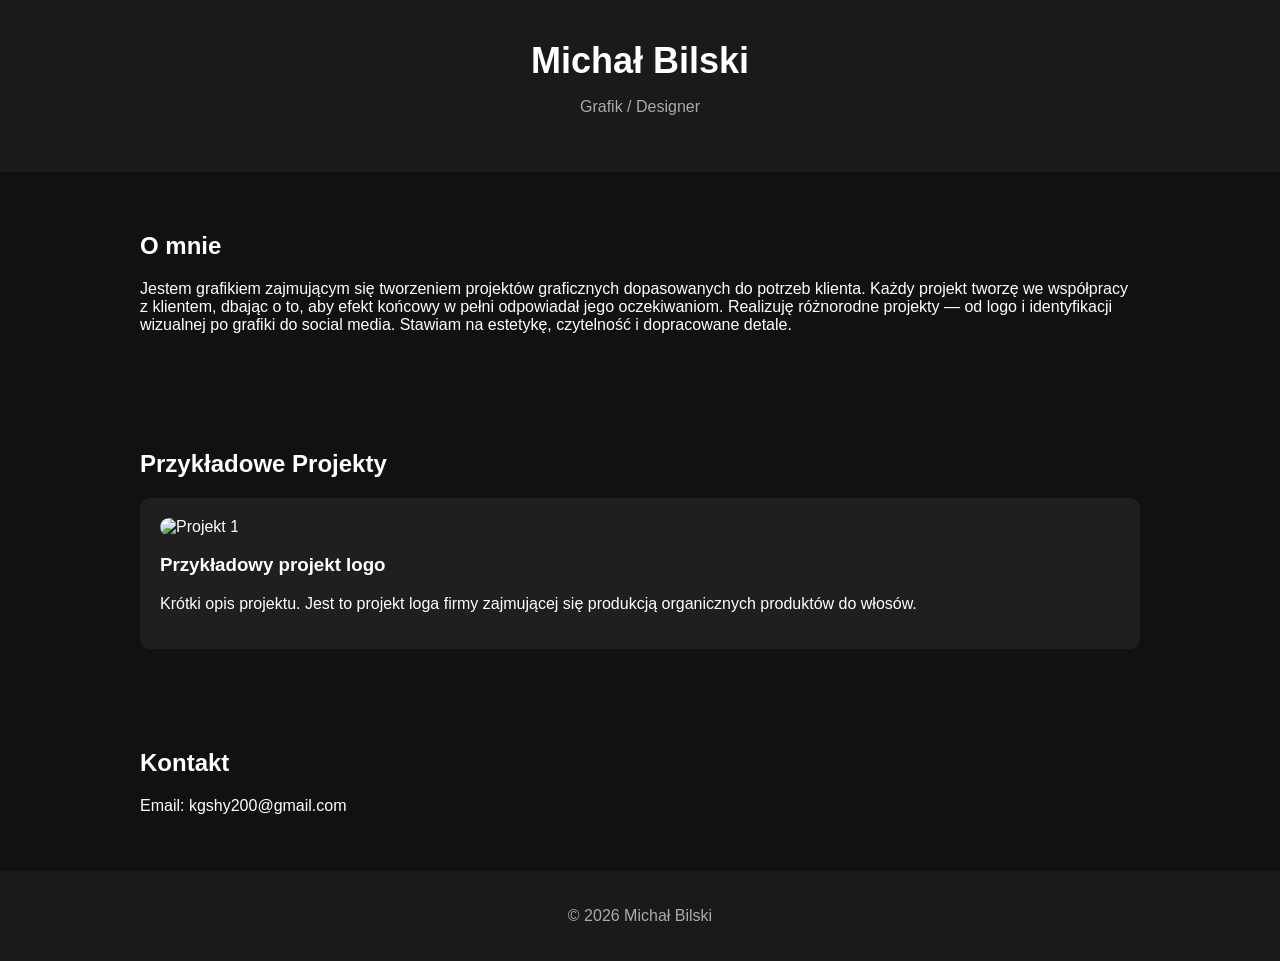
==== index.html @ bc0a71ff "Add files via upload" ====
<!DOCTYPE html>
<html lang="pl">
<head>
  <meta charset="UTF-8">
  <meta name="viewport" content="width=device-width, initial-scale=1.0">
  <title>Portfolio Grafika</title>
  <style>
    body {
      margin: 0;
      font-family: Arial, sans-serif;
      background: #111;
      color: #fff;
    }

    header {
      padding: 40px;
      text-align: center;
      background: #1a1a1a;
    }

    header h1 {
      margin: 0;
      font-size: 36px;
    }

    header p {
      color: #aaa;
    }

    section {
      padding: 40px;
      max-width: 1000px;
      margin: auto;
    }

    .projects {
      display: grid;
      grid-template-columns: repeat(auto-fit, minmax(250px, 1fr));
      gap: 20px;
    }

    .project {
      background: #1f1f1f;
      padding: 20px;
      border-radius: 10px;
    }

    .project img {
      width: 100%;
      border-radius: 10px;
    }

    footer {
      text-align: center;
      padding: 20px;
      background: #1a1a1a;
      color: #aaa;
    }

    a {
      color: #00bcd4;
      text-decoration: none;
    }
  </style>
</head>
<body>

  <header>
    <h1>Michał Bilski</h1>
    <p>Grafik / Designer</p>
  </header>

  <section>
    <h2>O mnie</h2>
    <p>
      Jestem grafikiem zajmującym się tworzeniem projektów graficznych dopasowanych do potrzeb klienta.
      Każdy projekt tworzę we współpracy z klientem, dbając o to, aby efekt końcowy w pełni odpowiadał jego oczekiwaniom.
      Realizuję różnorodne projekty — od logo i identyfikacji wizualnej po grafiki do social media.
      Stawiam na estetykę, czytelność i dopracowane detale.
    </p>
  </section>

  <section>
    <h2>Przykładowe Projekty</h2>
    <div class="projects">

      <div class="project">
        <img src="projekt.jpg" alt="Projekt 1">
        <h3>Przykładowy projekt logo</h3>
        <p>Krótki opis projektu. Jest to projekt loga firmy zajmującej się produkcją organicznych produktów do włosów.</p>
      </div>

     
      </div>

    </div>
  </section>

  <section>
    <h2>Kontakt</h2>
    <p>Email: kgshy200@gmail.com</p>
  </section>

  <footer>
    <p>© 2026 Michał Bilski</p>
  </footer>

</body>
</html>
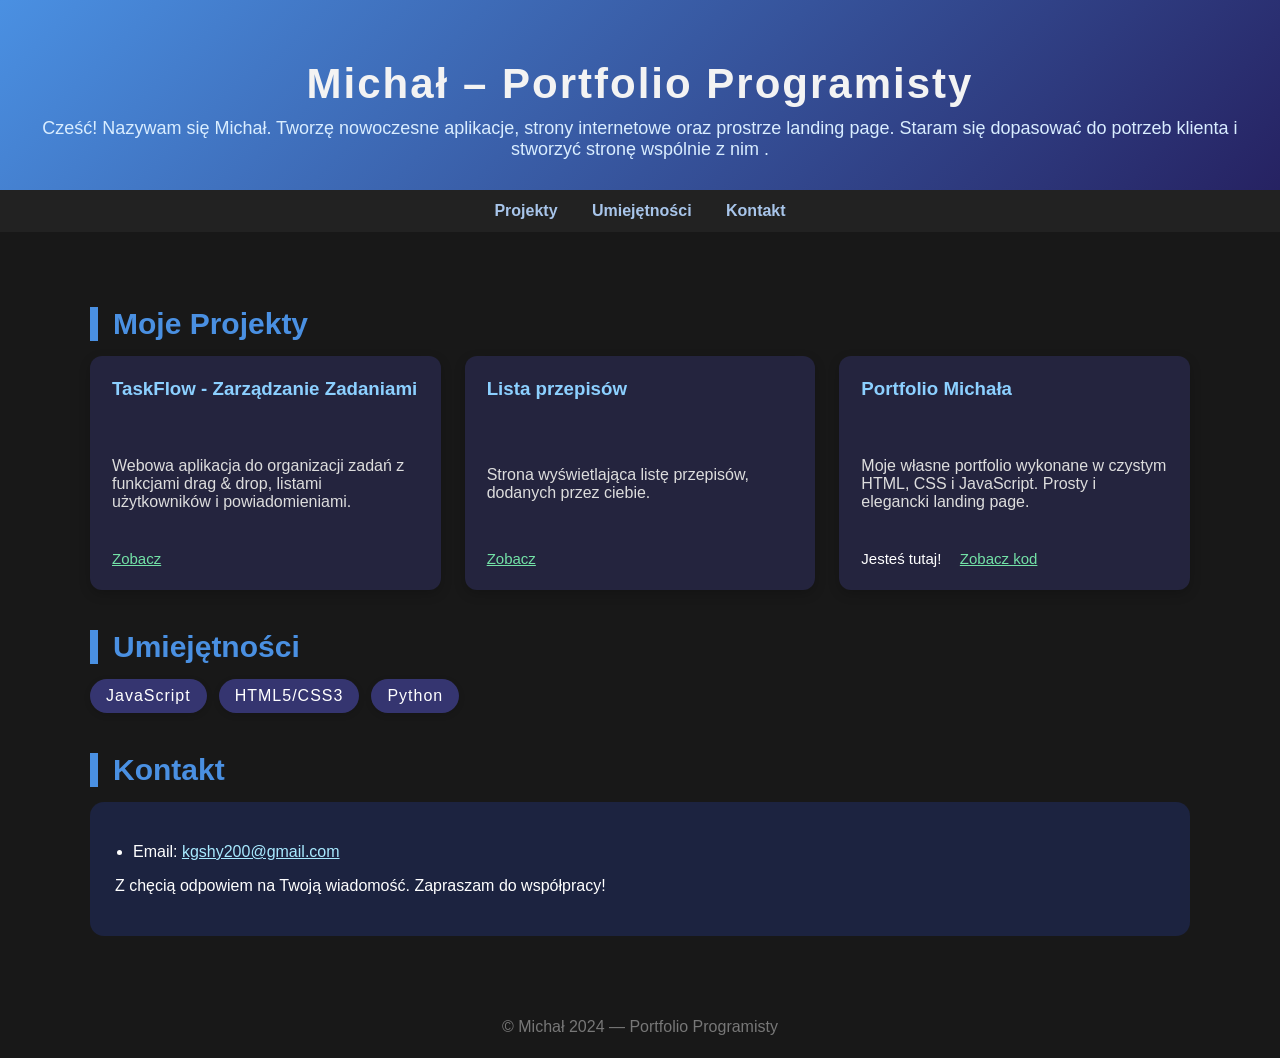
==== commit 59abc92d: "Add files via upload" ====
--- a/index.html
+++ b/index.html
@@ -1,109 +1,184 @@
+
 <!DOCTYPE html>
 <html lang="pl">
 <head>
   <meta charset="UTF-8">
   <meta name="viewport" content="width=device-width, initial-scale=1.0">
-  <title>Portfolio Grafika</title>
+  <title>Portfolio Michała</title>
   <style>
     body {
       margin: 0;
-      font-family: Arial, sans-serif;
-      background: #111;
+      font-family: 'Segoe UI', Arial, sans-serif;
+      background: #181818;
+      color: #f3f3f3;
+    }
+    header {
+      text-align: center;
+      padding: 60px 20px 30px 20px;
+      background: linear-gradient(135deg, #4a90e2 0%, #262262 100%);
+    }
+    header h1 {
+      margin: 0 0 10px 0;
+      font-size: 42px;
+      letter-spacing: 2px;
+    }
+    header p {
+      margin: 0;
+      color: #d9edff;
+      font-size: 18px;
+    }
+    nav {
+      background: #222;
+      padding: 12px 0;
+      text-align: center;
+    }
+    nav a {
+      color: #a8c5ea;
+      text-decoration: none;
+      margin: 0 15px;
+      font-weight: bold;
+      transition: color 0.2s;
+    }
+    nav a:hover {
       color: #fff;
     }
-
-    header {
-      padding: 40px;
-      text-align: center;
-      background: #1a1a1a;
+    main {
+      max-width: 1100px;
+      margin: 30px auto 0 auto;
+      padding: 20px;
     }
-
-    header h1 {
-      margin: 0;
-      font-size: 36px;
+    section {
+      margin-bottom: 40px;
     }
-
-    header p {
-      color: #aaa;
+    h2 {
+      color: #4a90e2;
+      font-size: 30px;
+      margin-bottom: 15px;
+      border-left: 8px solid #4a90e2;
+      padding-left: 15px;
     }
-
-    section {
-      padding: 40px;
-      max-width: 1000px;
-      margin: auto;
-    }
-
     .projects {
       display: grid;
       grid-template-columns: repeat(auto-fit, minmax(250px, 1fr));
-      gap: 20px;
+      gap: 24px;
     }
-
     .project {
-      background: #1f1f1f;
-      padding: 20px;
-      border-radius: 10px;
+      background: #24243e;
+      border-radius: 12px;
+      padding: 22px;
+      box-shadow: 0 4px 12px #0003;
+      transition: transform 0.15s;
+      min-height: 190px;
+      display: flex;
+      flex-direction: column;
+      justify-content: space-between;
     }
-
-    .project img {
-      width: 100%;
-      border-radius: 10px;
+    .project:hover {
+      transform: translateY(-5px) scale(1.03);
     }
-
-    footer {
-      text-align: center;
-      padding: 20px;
-      background: #1a1a1a;
-      color: #aaa;
+    .project h3 {
+      margin-top: 0;
+      color: #8cd0ff;
     }
-
-    a {
-      color: #00bcd4;
-      text-decoration: none;
+    .project p {
+      margin-bottom: 7px;
+      color: #ddd;
+    }
+    .project-links {
+      margin-top: 9px;
+    }
+    .project a {
+      color: #73e2a7;
+      text-decoration: underline;
+      font-size: 15px;
+      margin-right: 14px;
+    }
+    .skills {
+      display: flex;
+      flex-wrap: wrap;
+      gap: 12px;
+    }
+    .skill {
+      background: #353570;
+      color: #fff;
+      border-radius: 20px;
+      padding: 8px 16px;
+      font-size: 16px;
+      letter-spacing: 1px;
+      box-shadow: 0 2px 6px #0002;
+    }
+    .contact {
+      background: #1c2340;
+      border-radius: 14px;
+      padding: 25px;
+      color: #fff;
+    }
+    .contact ul {
+      padding-left: 18px;
+    }
+    @media (max-width: 600px) {
+      header h1 { font-size: 28px; }
+      h2 { font-size: 22px; }
     }
   </style>
 </head>
 <body>
-
   <header>
-    <h1>Michał Bilski</h1>
-    <p>Grafik / Designer</p>
+    <h1>Michał – Portfolio Programisty</h1>
+    <p>Cześć! Nazywam się Michał. Tworzę nowoczesne aplikacje, strony internetowe oraz prostrze landing page. Staram się dopasować do potrzeb klienta i stworzyć stronę wspólnie z nim .</p>
   </header>
-
-  <section>
-    <h2>O mnie</h2>
-    <p>
-      Jestem grafikiem zajmującym się tworzeniem projektów graficznych dopasowanych do potrzeb klienta.
-      Każdy projekt tworzę we współpracy z klientem, dbając o to, aby efekt końcowy w pełni odpowiadał jego oczekiwaniom.
-      Realizuję różnorodne projekty — od logo i identyfikacji wizualnej po grafiki do social media.
-      Stawiam na estetykę, czytelność i dopracowane detale.
-    </p>
-  </section>
-
-  <section>
-    <h2>Przykładowe Projekty</h2>
-    <div class="projects">
-
-      <div class="project">
-        <img src="projekt.jpg" alt="Projekt 1">
-        <h3>Przykładowy projekt logo</h3>
-        <p>Krótki opis projektu. Jest to projekt loga firmy zajmującej się produkcją organicznych produktów do włosów.</p>
+  <nav>
+    <a href="#projekty">Projekty</a>
+    <a href="#umiejetnosci">Umiejętności</a>
+    <a href="#kontakt">Kontakt</a>
+  </nav>
+  <main>
+    <section id="projekty">
+      <h2>Moje Projekty</h2>
+      <div class="projects">
+        <div class="project">
+          <h3>TaskFlow - Zarządzanie Zadaniami</h3>
+          <p>Webowa aplikacja do organizacji zadań z funkcjami drag & drop, listami użytkowników i powiadomieniami.</p>
+          <div class="project-links">
+            <a href="Webaplikacja.html" target="_blank">Zobacz</a>
+          </div>
+        </div>
+        <div class="project">
+          <h3>Lista przepisów</h3>
+          <p>Strona wyświetlająca listę przepisów, dodanych przez ciebie.</p>
+          <div class="project-links">
+            <a href="projekt.html" target="_blank">Zobacz</a>
+          </div>
+        </div>
+        <div class="project">
+          <h3>Portfolio Michała</h3>
+          <p>Moje własne portfolio wykonane w czystym HTML, CSS i JavaScript. Prosty i elegancki landing page.</p>
+          <div class="project-links">
+            <a href="#" style="color:#fff; cursor:default; text-decoration:none; pointer-events:none;">Jesteś tutaj!</a>
+            <a href="https://github.com/twojgithub/portfolio" target="_blank">Zobacz kod</a>
+          </div>
+        </div>
       </div>
-
-     
+    </section>
+    <section id="umiejetnosci">
+      <h2>Umiejętności</h2>
+      <div class="skills">
+        <div class="skill">JavaScript</div>
+        <div class="skill">HTML5/CSS3</div>
+        <div class="skill">Python</div>
+       </div>
+    </section>
+    <section id="kontakt">
+      <h2>Kontakt</h2>
+      <div class="contact">
+        <ul>
+          <li>Email: <a href="mailto:kgshy200@gmail.com" style="color:#a8eaff;">kgshy200@gmail.com</a></li>
+       </ul>
+        <p>Z chęcią odpowiem na Twoją wiadomość. Zapraszam do współpracy!</p>
       </div>
-
-    </div>
-  </section>
-
-  <section>
-    <h2>Kontakt</h2>
-    <p>Email: kgshy200@gmail.com</p>
-  </section>
-
-  <footer>
-    <p>© 2026 Michał Bilski</p>
+    </section>
+  </main>
+  <footer style="text-align:center; padding:22px; color: #777; background: #181818">
+    © Michał 2024 — Portfolio Programisty
   </footer>
-
-</body>
-</html>
+</body>
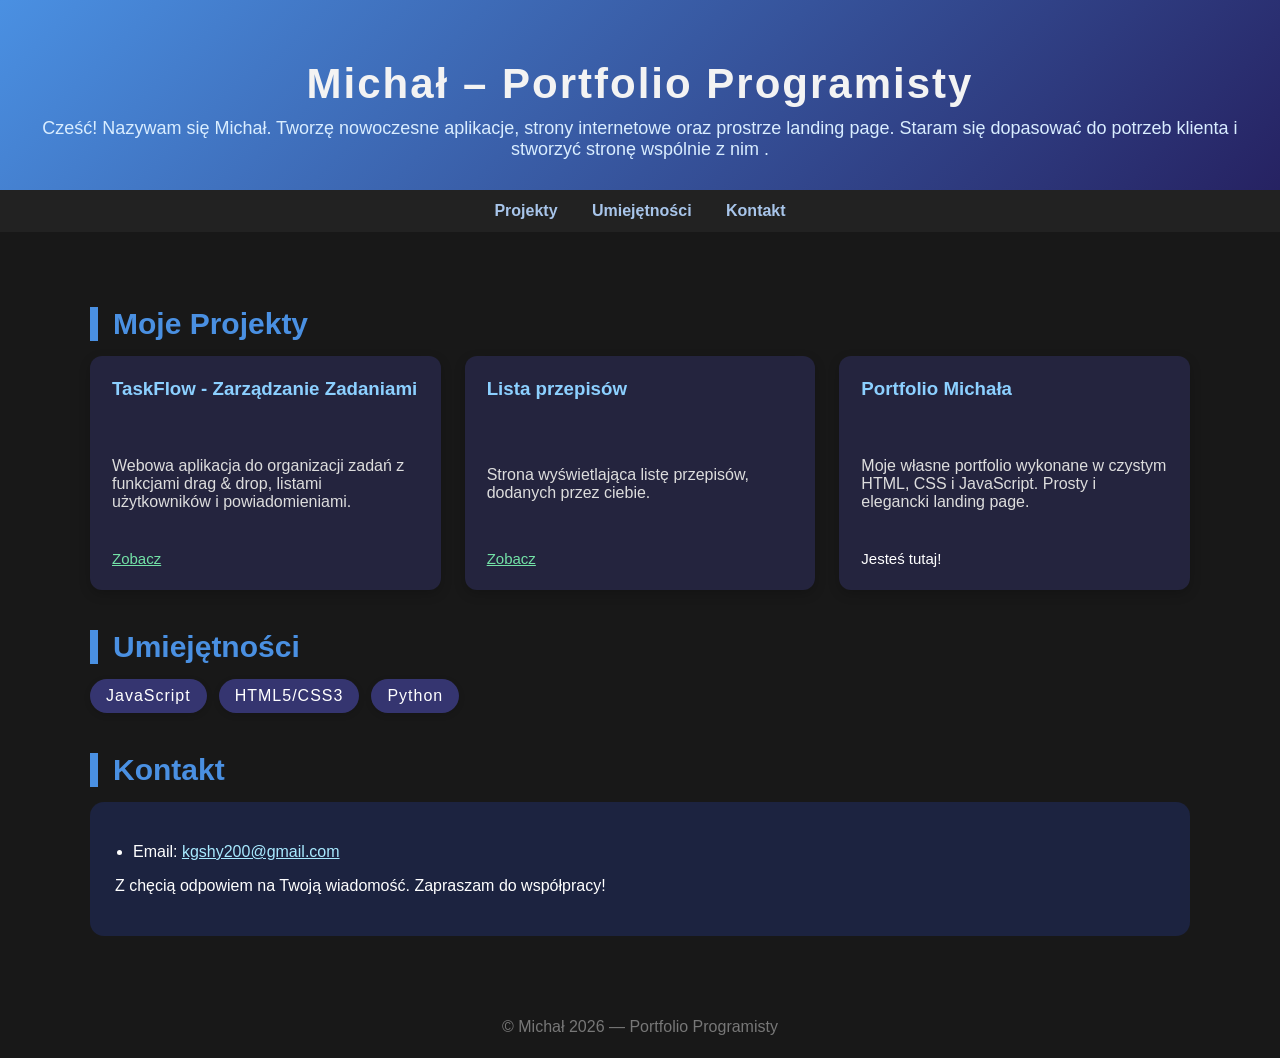
==== commit e1054dce: "Update index.html" ====
--- a/index.html
+++ b/index.html
@@ -155,7 +155,7 @@
           <p>Moje własne portfolio wykonane w czystym HTML, CSS i JavaScript. Prosty i elegancki landing page.</p>
           <div class="project-links">
             <a href="#" style="color:#fff; cursor:default; text-decoration:none; pointer-events:none;">Jesteś tutaj!</a>
-            <a href="https://github.com/twojgithub/portfolio" target="_blank">Zobacz kod</a>
+            
           </div>
         </div>
       </div>
@@ -179,6 +179,6 @@
     </section>
   </main>
   <footer style="text-align:center; padding:22px; color: #777; background: #181818">
-    © Michał 2024 — Portfolio Programisty
+    © Michał 2026 — Portfolio Programisty
   </footer>
-</body>+</body>
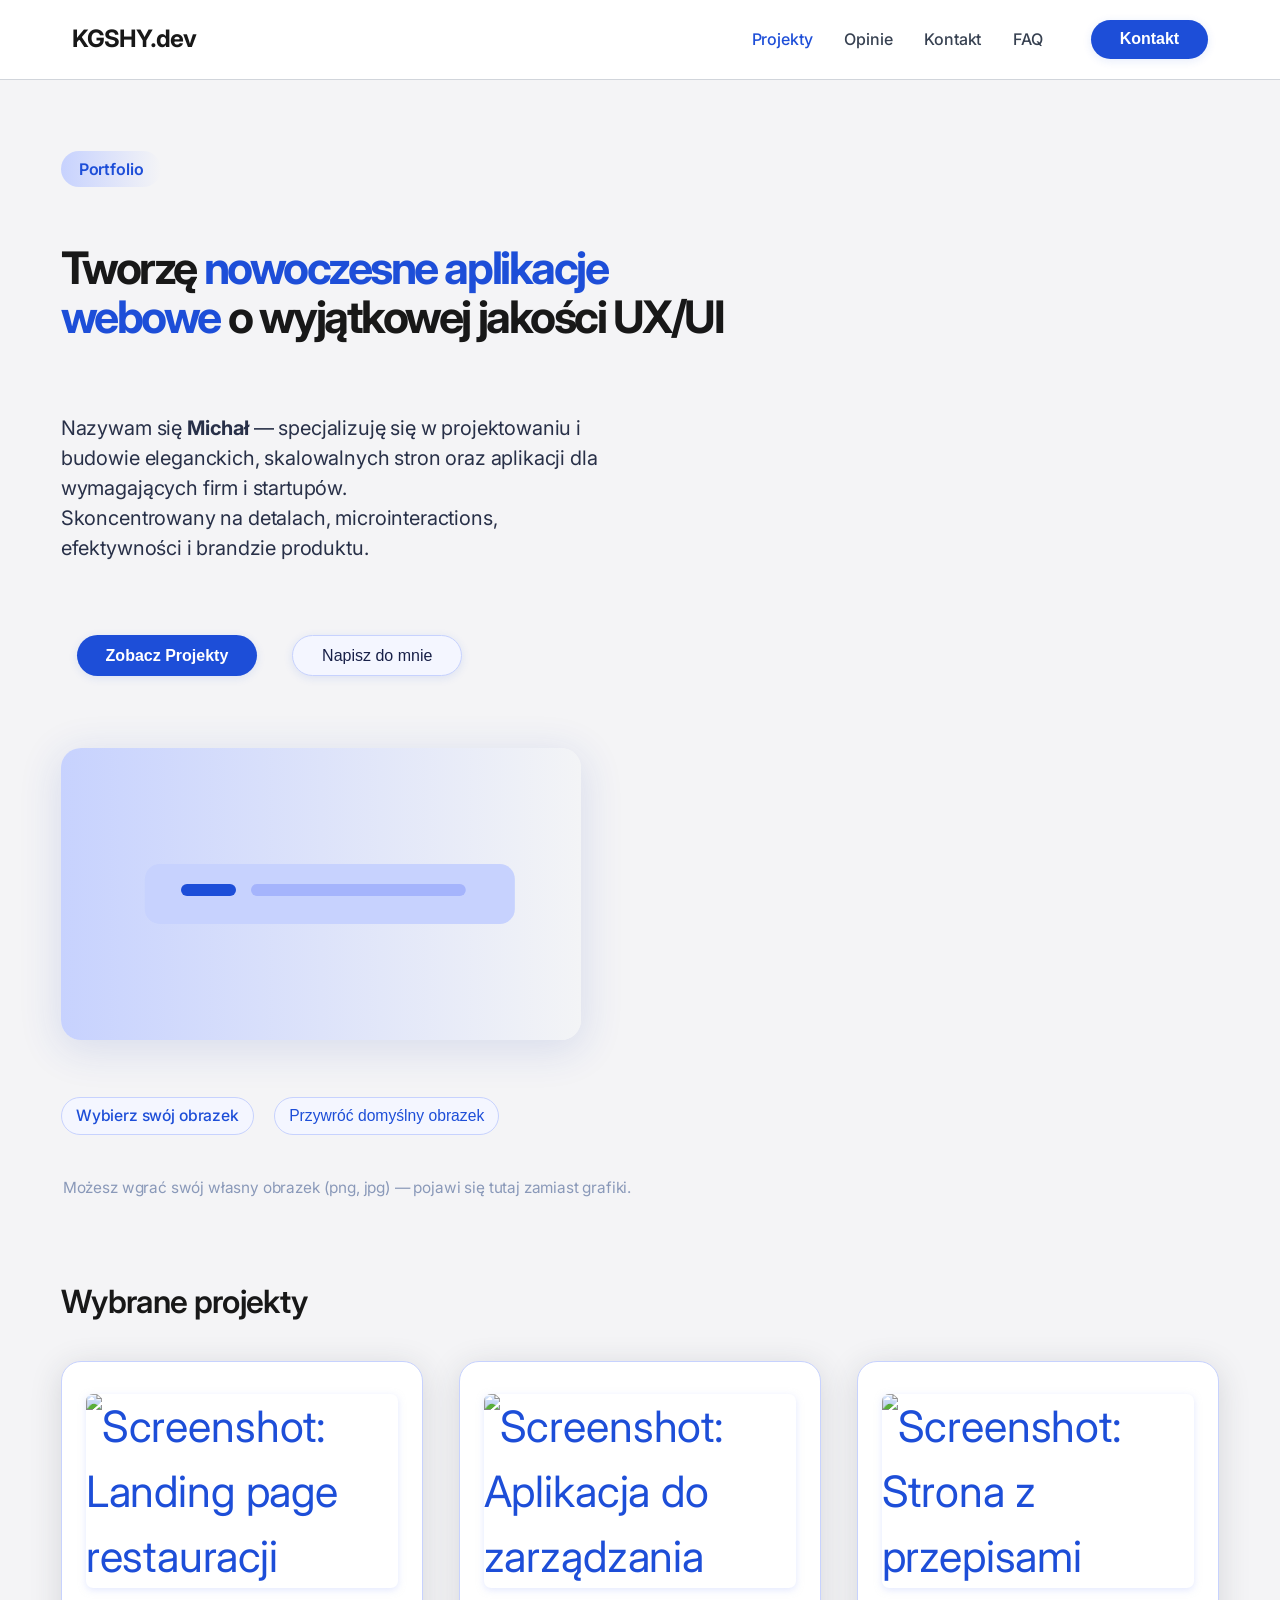
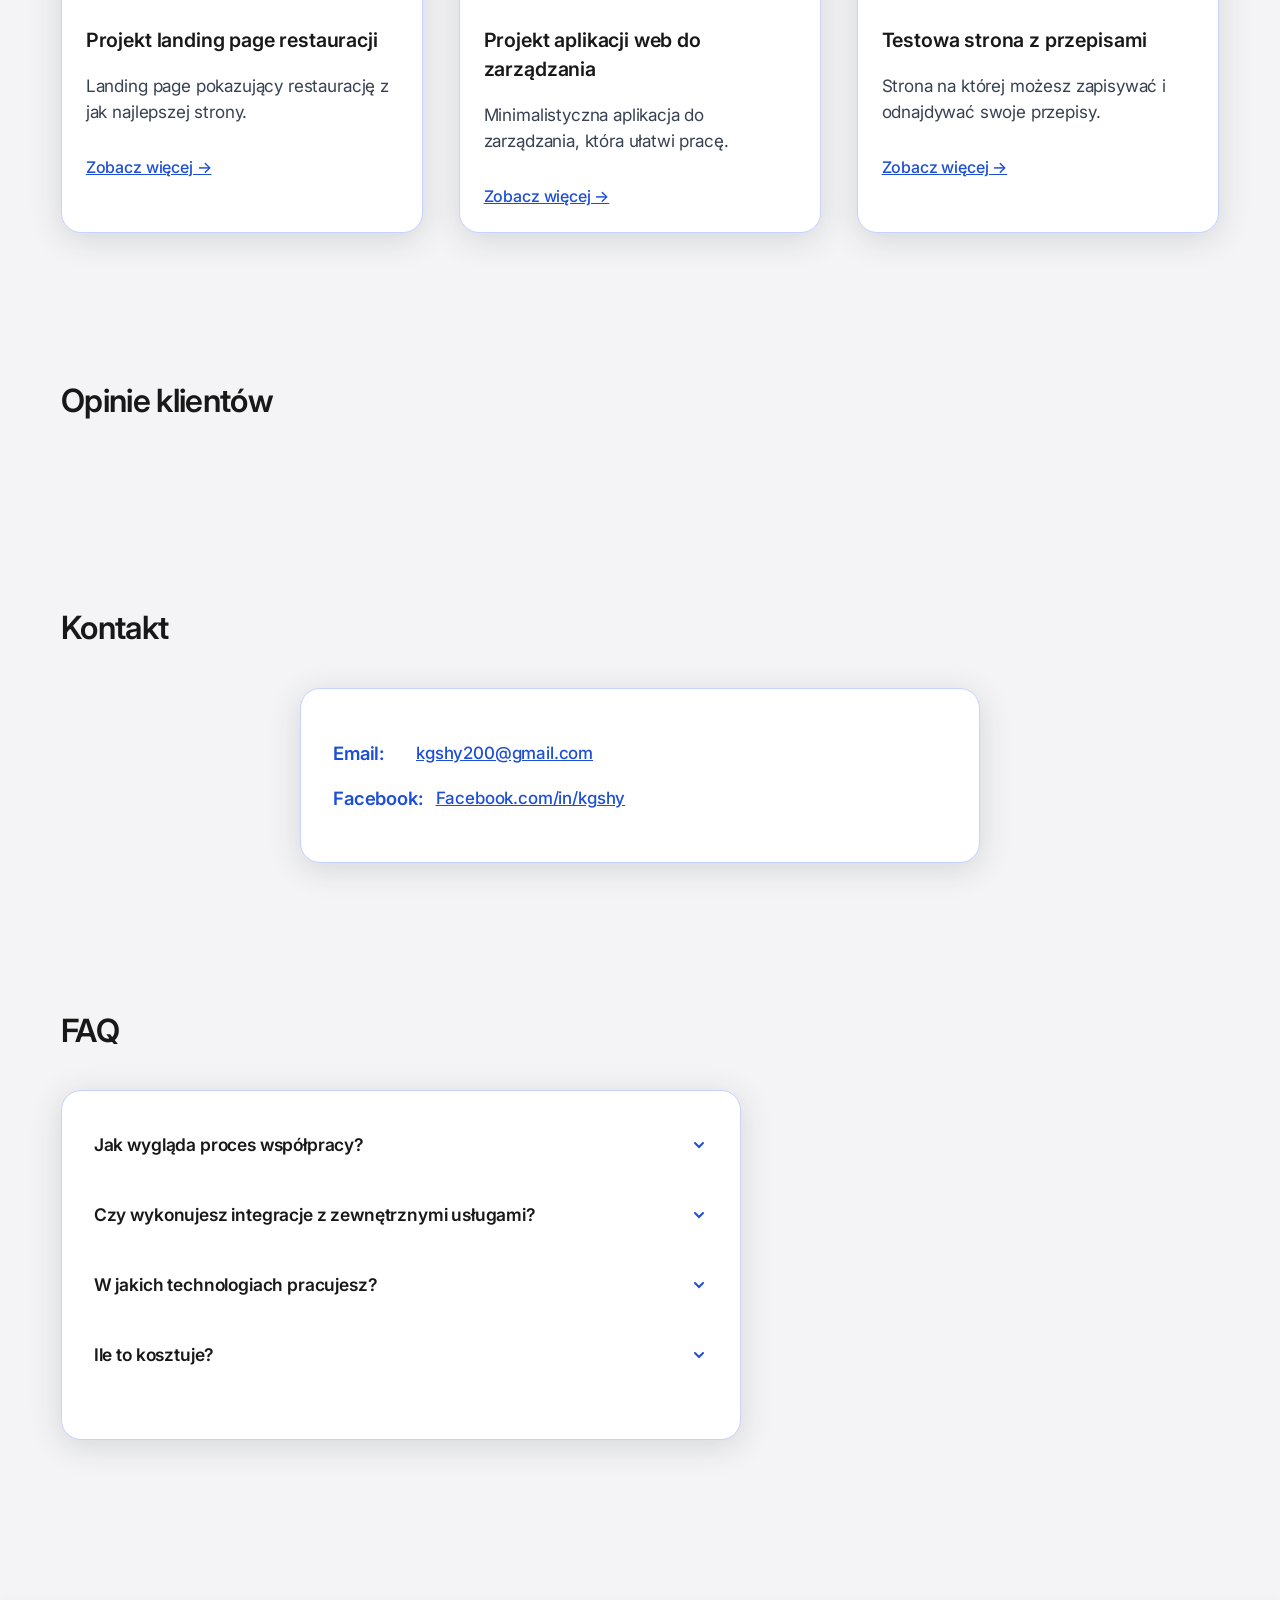
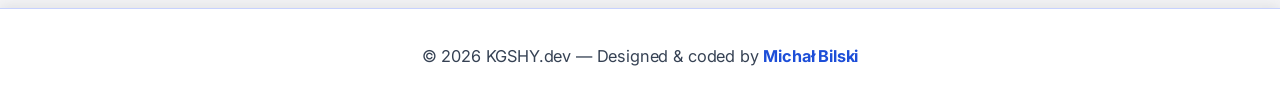
==== commit 1330218e: "Add files via upload" ====
--- a/index.html
+++ b/index.html
@@ -1,184 +1,608 @@
-
 <!DOCTYPE html>
 <html lang="pl">
-<head>
-  <meta charset="UTF-8">
-  <meta name="viewport" content="width=device-width, initial-scale=1.0">
-  <title>Portfolio Michała</title>
-  <style>
-    body {
-      margin: 0;
-      font-family: 'Segoe UI', Arial, sans-serif;
-      background: #181818;
-      color: #f3f3f3;
-    }
-    header {
-      text-align: center;
-      padding: 60px 20px 30px 20px;
-      background: linear-gradient(135deg, #4a90e2 0%, #262262 100%);
-    }
-    header h1 {
-      margin: 0 0 10px 0;
-      font-size: 42px;
-      letter-spacing: 2px;
-    }
-    header p {
-      margin: 0;
-      color: #d9edff;
-      font-size: 18px;
-    }
-    nav {
-      background: #222;
-      padding: 12px 0;
-      text-align: center;
-    }
-    nav a {
-      color: #a8c5ea;
-      text-decoration: none;
-      margin: 0 15px;
-      font-weight: bold;
-      transition: color 0.2s;
-    }
-    nav a:hover {
-      color: #fff;
-    }
-    main {
-      max-width: 1100px;
-      margin: 30px auto 0 auto;
-      padding: 20px;
-    }
-    section {
-      margin-bottom: 40px;
-    }
-    h2 {
-      color: #4a90e2;
-      font-size: 30px;
-      margin-bottom: 15px;
-      border-left: 8px solid #4a90e2;
-      padding-left: 15px;
-    }
-    .projects {
-      display: grid;
-      grid-template-columns: repeat(auto-fit, minmax(250px, 1fr));
-      gap: 24px;
-    }
-    .project {
-      background: #24243e;
-      border-radius: 12px;
-      padding: 22px;
-      box-shadow: 0 4px 12px #0003;
-      transition: transform 0.15s;
-      min-height: 190px;
-      display: flex;
-      flex-direction: column;
-      justify-content: space-between;
-    }
-    .project:hover {
-      transform: translateY(-5px) scale(1.03);
-    }
-    .project h3 {
-      margin-top: 0;
-      color: #8cd0ff;
-    }
-    .project p {
-      margin-bottom: 7px;
-      color: #ddd;
-    }
-    .project-links {
-      margin-top: 9px;
-    }
-    .project a {
-      color: #73e2a7;
-      text-decoration: underline;
-      font-size: 15px;
-      margin-right: 14px;
-    }
-    .skills {
-      display: flex;
-      flex-wrap: wrap;
-      gap: 12px;
-    }
-    .skill {
-      background: #353570;
-      color: #fff;
-      border-radius: 20px;
-      padding: 8px 16px;
-      font-size: 16px;
-      letter-spacing: 1px;
-      box-shadow: 0 2px 6px #0002;
-    }
-    .contact {
-      background: #1c2340;
-      border-radius: 14px;
-      padding: 25px;
-      color: #fff;
-    }
-    .contact ul {
-      padding-left: 18px;
-    }
-    @media (max-width: 600px) {
-      header h1 { font-size: 28px; }
-      h2 { font-size: 22px; }
-    }
-  </style>
-</head>
-<body>
-  <header>
-    <h1>Michał – Portfolio Programisty</h1>
-    <p>Cześć! Nazywam się Michał. Tworzę nowoczesne aplikacje, strony internetowe oraz prostrze landing page. Staram się dopasować do potrzeb klienta i stworzyć stronę wspólnie z nim .</p>
-  </header>
-  <nav>
-    <a href="#projekty">Projekty</a>
-    <a href="#umiejetnosci">Umiejętności</a>
-    <a href="#kontakt">Kontakt</a>
-  </nav>
-  <main>
-    <section id="projekty">
-      <h2>Moje Projekty</h2>
-      <div class="projects">
-        <div class="project">
-          <h3>TaskFlow - Zarządzanie Zadaniami</h3>
-          <p>Webowa aplikacja do organizacji zadań z funkcjami drag & drop, listami użytkowników i powiadomieniami.</p>
-          <div class="project-links">
-            <a href="Webaplikacja.html" target="_blank">Zobacz</a>
+  <head>
+    <meta charset="UTF-8" />
+    <title>Portfolio Programisty</title>
+    <meta name="viewport" content="width=device-width, initial-scale=1.0" />
+    <!-- Inter font from Google Fonts -->
+    <link rel="preconnect" href="https://fonts.googleapis.com" />
+    <link rel="preconnect" href="https://fonts.gstatic.com" crossorigin />
+    <link
+      href="https://fonts.googleapis.com/css2?family=Inter:wght@400;500;600;700&display=swap"
+      rel="stylesheet"
+    />
+    <!-- Tailwind-like base styles with enhanced contrast for better readability -->
+    <style>
+      :root {
+        --color-bg: #f4f4f6;
+        --color-white: #ffffff;
+        --color-primary: #181818;         /* More black, stronger contrast */
+        --color-secondary: #1d4ed8;       /* Stronger blue, better contrast */
+        --color-gray: #d1d5db;
+        --color-muted: #374151;           /* Darker muted text */
+        --radius: 20px;
+        --transition: 0.22s cubic-bezier(.4,0,.2,1);
+        --shadow: 0 6px 32px 0 rgba(40,50,60,0.15);
+      }
+      * {
+        box-sizing: border-box;
+        margin: 0;
+        padding: 0;
+      }
+      html, body {
+        font-family: 'Inter', system-ui, sans-serif;
+        background: var(--color-bg);
+        color: var(--color-primary);
+        min-height: 100%;
+        width: 100%;
+      }
+      body {
+        line-height: 1.5;
+        letter-spacing: -.01em;
+      }
+      header {
+        background: var(--color-white);
+        box-shadow: 0 1px 0 var(--color-gray);
+        position: sticky;
+        top: 0;
+        z-index: 100;
+      }
+      .navbar {
+        display: flex;
+        align-items: center;
+        justify-content: space-between;
+        max-width: 1200px;
+        margin: 0 auto;
+        padding: 1.25rem 2rem;
+      }
+      .navbar-logo {
+        font-size: 1.5rem;
+        font-weight: 700;
+        letter-spacing: -0.04em;
+        color: var(--color-primary);
+        display: flex;
+        align-items: center;
+        text-decoration: none;
+      }
+      nav ul {
+        display: flex;
+        gap: 2rem;
+        align-items: center;
+      }
+      nav ul li {
+        list-style: none;
+      }
+      nav ul li a {
+        color: var(--color-muted);
+        text-decoration: none;
+        font-weight: 500;
+        transition: color var(--transition);
+        font-size: 1rem;
+        padding: 5px 0;
+        position: relative;
+      }
+      nav ul li a.active,
+      nav ul li a:hover {
+        color: var(--color-secondary);
+      }
+      .cta-btn {
+        background: var(--color-secondary);
+        color: var(--color-white);
+        padding: 0.65em 1.8em;
+        border-radius: 999px;
+        margin-left: 1rem;
+        font-weight: 600;
+        font-size: 1rem;
+        box-shadow: 0 2px 10px 0 rgba(29,78,216,0.11);
+        border: none;
+        cursor: pointer;
+        transition: box-shadow var(--transition), transform var(--transition), background var(--transition);
+      }
+      .cta-btn:hover {
+        background: #2563eb;
+        box-shadow: 0 4px 24px 0 rgba(29,78,216,0.18);
+        transform: translateY(-2px) scale(1.04);
+      }
+      main {
+        max-width: 1200px;
+        margin: 0 auto;
+        padding: 2.5rem 1.3rem;
+        display: flex;
+        flex-direction: column;
+        gap: 5rem;
+      }
+      .hero {
+        display: flex;
+        flex-direction: column;
+        gap: 2.5rem;
+        align-items: flex-start;
+        margin-top: 2rem;
+      }
+      .hero-headline {
+        font-size: 2.8rem;
+        font-weight: 700;
+        letter-spacing: -0.055em;
+        color: var(--color-primary);
+        max-width: 700px;
+        line-height: 1.08;
+      }
+      .hero-desc {
+        font-size: 1.25rem;
+        color: #283048; /* dark blue-gray for good contrast */
+        max-width: 540px;
+        font-weight: 400;
+        line-height: 1.5;
+        margin: 2rem 0;
+      }
+      .hero-cta {
+        display: flex;
+        gap: 1.2rem;
+        flex-wrap: wrap;
+      }
+      .hero-img {
+        max-width: 520px;
+        width: 100%;
+        aspect-ratio: 16/9;
+        border-radius: var(--radius);
+        background: linear-gradient(90deg, #c7d2fe 0%, #f3f4f6 100%);
+        box-shadow: 0 8px 40px 4px rgba(30,64,175,0.12);
+        overflow: hidden;
+        margin-top: 2rem;
+        display: flex;
+        align-items: center;
+        justify-content: center;
+        position: relative;
+      }
+      .custom-file-input {
+        margin-top: 5px;
+        padding: 0.4em 0.9em;
+        border-radius: 999px;
+        border: 1px solid #c7d2fe;
+        background: #f4f6ff;
+        color: #1d4ed8;
+        font-weight: 500;
+        font-size: 0.98rem;
+        cursor: pointer;
+        transition: background var(--transition);
+        outline: none;
+        margin-right: 9px;
+      }
+      .custom-file-input:hover,
+      .custom-file-input:focus {
+        background: #e0e7ff;
+      }
+      .hero-img-controls {
+        margin-top: 0.7rem;
+        display: flex;
+        gap: 0.7rem;
+      }
+      .section-title {
+        font-size: 2rem;
+        font-weight: 600;
+        margin-bottom: 2.2rem;
+        letter-spacing: -0.02em;
+        color: var(--color-primary);
+      }
+      .projects-grid {
+        display: grid;
+        grid-template-columns: repeat(auto-fit, minmax(320px, 1fr));
+        gap: 2.2rem;
+      }
+      .project-card {
+        background: var(--color-white);
+        border-radius: var(--radius);
+        box-shadow: var(--shadow);
+        padding: 2rem 1.5rem 1.5rem 1.5rem;
+        display: flex;
+        flex-direction: column;
+        gap: 1.1rem;
+        transition: transform var(--transition), box-shadow var(--transition);
+        position: relative;
+        border: 1px solid #c7d2fe;
+      }
+      .project-card:hover {
+        transform: translateY(-5px) scale(1.022);
+        box-shadow: 0 12px 42px 0 rgba(29,78,216,0.13);
+        border-color: #6366f1;
+      }
+      .project-icon {
+        font-size: 2.7rem;
+        color: var(--color-secondary);
+        margin-bottom: 0.7rem;
+      }
+      .project-title {
+        font-size: 1.23rem;
+        font-weight: 600;
+        color: var(--color-primary);
+      }
+      .project-desc {
+        color: #374151;
+        font-size: 1.07rem;
+      }
+      .project-link {
+        color: var(--color-secondary);
+        font-weight: 500;
+        text-decoration: underline;
+        font-size: 1rem;
+        margin-top: 0.8rem;
+        align-self: flex-start;
+        transition: color var(--transition);
+        cursor: pointer;
+      }
+      .project-link:hover {
+        color: #2563eb;
+        text-decoration-thickness: 2px;
+      }
+      .section {
+        margin-bottom: 4rem;
+      }
+      /* Opinie section is visually hidden, but tab remains */
+      .testimonials {
+        display: none;
+      }
+      .testimonial-card {
+        display: none;
+      }
+      /* ------ Nowa sekcja kontakt ------ */
+      .contact-section {
+        background: var(--color-white);
+        border-radius: var(--radius);
+        box-shadow: var(--shadow);
+        padding: 2.2rem 2rem 2rem 2rem;
+        margin-top: 2rem;
+        border: 1px solid #c7d2fe;
+        max-width: 680px;
+        width: 100%;
+        margin-left: auto;
+        margin-right: auto;
+      }
+      .contact-list {
+        margin-top: 1rem;
+        list-style: none;
+        padding-left: 0;
+      }
+      .contact-list li {
+        margin-bottom: 1.1rem;
+        font-size: 1.15rem;
+        color: var(--color-primary);
+        display: flex;
+        align-items: center;
+        gap: 13px;
+      }
+      .contact-label {
+        font-weight: 600;
+        color: var(--color-secondary);
+        min-width: 70px;
+        display: inline-block;
+      }
+      .contact-link {
+        color: var(--color-secondary);
+        font-weight: 500;
+        text-decoration: underline;
+        transition: color var(--transition);
+        font-size: 1.06rem;
+      }
+      .contact-link:hover {
+        color: #2563eb;
+      }
+      .faq {
+        background: var(--color-white);
+        border-radius: var(--radius);
+        box-shadow: var(--shadow);
+        padding: 2.2rem 2rem 2rem 2rem;
+        margin-top: 2rem;
+        border: 1px solid #c7d2fe;
+        max-width: 680px;
+        width: 100%;
+      }
+      .faq-item {
+        margin-bottom: 1.7rem;
+      }
+      .faq-q {
+        font-weight: 600;
+        color: var(--color-primary);
+        cursor: pointer;
+        display: flex;
+        align-items: center;
+        justify-content: space-between;
+        font-size: 1.09rem;
+        padding: 0.3em 0;
+        transition: color var(--transition);
+      }
+      .faq-q.active {
+        color: var(--color-secondary);
+      }
+      .faq-a {
+        color: #374151;
+        font-size: 1rem;
+        margin-top: 0.4rem;
+        max-height: 0;
+        overflow: hidden;
+        transition: max-height 0.25s cubic-bezier(.4,0,.2,1);
+      }
+      .faq-a.open {
+        max-height: 250px;
+        margin-bottom: 0.4rem;
+      }
+      footer {
+        background: var(--color-white);
+        border-top: 1px solid #c7d2fe;
+        padding: 2.2rem 0 2rem 0;
+        text-align: center;
+        color: #364254;
+        font-size: 1.02rem;
+        margin-top: 4rem;
+        letter-spacing: -0.01em;
+        box-shadow: 0 -2px 12px 0 rgba(40,50,60,0.10);
+      }
+      @media (max-width: 768px) {
+        .navbar {
+          flex-direction: column;
+          padding: 1rem 1rem;
+          gap: 0.8rem;
+        }
+        .hero-headline {
+          font-size: 2.1rem;
+        }
+        .hero-img {
+          margin-top: 1rem;
+        }
+        .section-title {
+          font-size: 1.32rem;
+        }
+        .projects-grid {
+          gap: 1.2rem;
+        }
+      }
+      @media (max-width: 540px) {
+        main {
+          padding: 1.5rem 0.5rem;
+        }
+        .hero {
+          gap: 1.1rem;
+        }
+      }
+    </style>
+  </head>
+  <body>
+    <!-- NAVBAR -->
+    <header>
+      <div class="navbar">
+        <a href="#" class="navbar-logo">KGSHY.dev</a>
+        <nav>
+          <ul>
+            <li><a href="#projekty" class="active">Projekty</a></li>
+            <li><a href="#opinie">Opinie</a></li>
+            <li><a href="#kontakt">Kontakt</a></li>
+            <li><a href="#faq">FAQ</a></li>
+            <li>
+              <button class="cta-btn" onclick="window.open('mailto:kontakt@kgshy.dev')">Kontakt</button>
+            </li>
+          </ul>
+        </nav>
+      </div>
+    </header>
+    <main>
+      <!-- HERO SECTION -->
+      <section class="hero" id="hero">
+        <span
+          style="background:linear-gradient(90deg,#c7d2fe 0%,#f4f4f6 100%); border-radius:999px; font-weight:600; color:#1d4ed8; padding:6px 18px; font-size:1rem; margin-bottom:1.1rem; display:inline-block; letter-spacing:-0.01em;"
+        >Portfolio</span>
+        <h1 class="hero-headline">
+          Tworzę <span style="color:var(--color-secondary);">nowoczesne aplikacje webowe</span> o wyjątkowej jakości UX/UI
+        </h1>
+        <p class="hero-desc">
+          Nazywam się <b>Michał</b> — specjalizuję się w projektowaniu i budowie eleganckich, skalowalnych stron oraz aplikacji dla wymagających firm i startupów.<br/>
+          Skoncentrowany na detalach, microinteractions, efektywności i brandzie produktu.
+        </p>
+        <div class="hero-cta">
+          <button class="cta-btn" onclick="window.location='#projekty'">Zobacz Projekty</button>
+          <button
+            class="cta-btn"
+            style="background:#f4f6ff;color:#182048;font-weight:500;border:1.5px solid #c7d2fe;"
+            onclick="window.open('mailto:kontakt@kgshy.dev')"
+            onmouseover="this.style.background='#e0e7ff';"
+            onmouseout="this.style.background='#f4f6ff';"
+          >Napisz do mnie</button>
+        </div>
+        <div class="hero-img" id="heroImgBox">
+          <!-- Tutaj obrazek. Początkowo SVG, użytkownik może zmienić poniżej -->
+          <img id="customHeroImg" src="" alt="Twoje wybrane zdjęcie" style="max-width:100%;max-height:100%;display:none;object-fit:cover;" />
+          <svg id="defaultHeroSvg" width="90%" height="120" viewBox="0 0 400 120" fill="none" xmlns="http://www.w3.org/2000/svg" style="display:block;">
+            <rect x="15" y="30" width="370" height="60" rx="15" fill="#c7d2fe">
+              <animate attributeName="x" values="15;25;15" dur="2.6s" repeatCount="indefinite"/>
+            </rect>
+            <rect x="60" y="50" width="55" height="12" rx="6" fill="#1d4ed8"/>
+            <rect x="130" y="50" width="200" height="12" rx="6" fill="#a5b4fc">
+              <animate attributeName="width" values="200;220;200" dur="2.3s" repeatCount="indefinite"/>
+            </rect>
+          </svg>
+        </div>
+        <div class="hero-img-controls">
+          <label for="heroImgInput" class="custom-file-input" tabindex="0" style="user-select:none;">Wybierz swój obrazek</label>
+          <input type="file" id="heroImgInput" accept="image/*" style="display:none;" />
+          <button type="button" class="custom-file-input" id="resetHeroImgBtn">Przywróć domyślny obrazek</button>
+        </div>
+        <div style="color:#8a99b9;font-size:0.96rem;margin-top:0.2rem;line-height:1.3;padding-left:2px;">
+          Możesz wgrać swój własny obrazek (png, jpg) — pojawi się tutaj zamiast grafiki.
+        </div>
+      </section>
+
+      <!-- PROJECTS SECTION -->
+      <section class="section" id="projekty">
+        <h2 class="section-title">Wybrane projekty</h2>
+        <div class="projects-grid">
+          <!-- PROJECT CARD SAMPLE WITH SCREENSHOTS -->
+          <div class="project-card">
+            <div class="project-icon">
+              <img 
+                src="restauracja.png" 
+                alt="Screenshot: Landing page restauracji" 
+                style="width:310px;height:150px;object-fit:cover;border-radius:7px;box-shadow:0 2px 7px #c7d2fe80;margin-bottom:0.2em;"
+                loading="lazy"
+              />
+            </div>
+            <div class="project-title">Projekt landing page restauracji</div>
+            <div class="project-desc">
+              Landing page pokazujący restaurację z jak najlepszej strony.
+            </div>
+            <a href="restauracja.html" class="project-link">Zobacz więcej →</a>
           </div>
-        </div>
-        <div class="project">
-          <h3>Lista przepisów</h3>
-          <p>Strona wyświetlająca listę przepisów, dodanych przez ciebie.</p>
-          <div class="project-links">
-            <a href="projekt.html" target="_blank">Zobacz</a>
+          <div class="project-card">
+            <div class="project-icon">
+              <img
+                src="organizator.png"
+                alt="Screenshot: Aplikacja do zarządzania"
+                style="width:310px;height:150px;object-fit:cover;border-radius:7px;box-shadow:0 2px 7px #c7d2fe80;margin-bottom:0.2em;"
+                loading="lazy"
+              />
+            </div>
+            <div class="project-title">Projekt aplikacji web do zarządzania</div>
+            <div class="project-desc">
+              Minimalistyczna aplikacja do zarządzania, która ułatwi pracę.
+            </div>
+            <a href="Webaplikacja.html" class="project-link">Zobacz więcej →</a>
           </div>
-        </div>
-        <div class="project">
-          <h3>Portfolio Michała</h3>
-          <p>Moje własne portfolio wykonane w czystym HTML, CSS i JavaScript. Prosty i elegancki landing page.</p>
-          <div class="project-links">
-            <a href="#" style="color:#fff; cursor:default; text-decoration:none; pointer-events:none;">Jesteś tutaj!</a>
-            
+          <div class="project-card">
+            <div class="project-icon">
+              <img
+                src="przepisy.png"
+                alt="Screenshot: Strona z przepisami"
+                style="width:310px;height:150px;object-fit:cover;border-radius:7px;box-shadow:0 2px 7px #c7d2fe80;margin-bottom:0.2em;"
+                loading="lazy"
+              />
+            </div>
+            <div class="project-title">Testowa strona z przepisami</div>
+            <div class="project-desc">
+              Strona na której możesz zapisywać i odnajdywać swoje przepisy.
+            </div>
+            <a href="projekt.html" class="project-link">Zobacz więcej →</a>
           </div>
         </div>
-      </div>
-    </section>
-    <section id="umiejetnosci">
-      <h2>Umiejętności</h2>
-      <div class="skills">
-        <div class="skill">JavaScript</div>
-        <div class="skill">HTML5/CSS3</div>
-        <div class="skill">Python</div>
-       </div>
-    </section>
-    <section id="kontakt">
-      <h2>Kontakt</h2>
-      <div class="contact">
-        <ul>
-          <li>Email: <a href="mailto:kgshy200@gmail.com" style="color:#a8eaff;">kgshy200@gmail.com</a></li>
-       </ul>
-        <p>Z chęcią odpowiem na Twoją wiadomość. Zapraszam do współpracy!</p>
-      </div>
-    </section>
-  </main>
-  <footer style="text-align:center; padding:22px; color: #777; background: #181818">
-    © Michał 2026 — Portfolio Programisty
-  </footer>
-</body>
+      </section>
+
+      <!-- TESTIMONIALS SECTION (opinie) -->
+      <section class="section" id="opinie">
+        <h2 class="section-title">Opinie klientów</h2>
+        <div class="testimonials">
+          <!-- Opinie są obecnie ukryte. Możesz dodać swoje referencje tutaj. -->
+        </div>
+      </section>
+
+      <!-- CONTACT SECTION -->
+      <section class="section" id="kontakt">
+        <h2 class="section-title">Kontakt</h2>
+        <div class="contact-section">
+          <ul class="contact-list">
+            <li>
+              <span class="contact-label">Email:</span>
+              <a href="mailto:kgshy200@gmail.com" class="contact-link">kgshy200@gmail.com</a>
+            </li>
+                        <li>
+              <span class="contact-label">Facebook:</span>
+              <a href="https://www.facebook.com/profile.php?id=61570677020871" target="_blank" rel="noopener" class="contact-link">Facebook.com/in/kgshy</a>
+            </li>
+                      </ul>
+        </div>
+      </section>
+
+      <!-- FAQ SECTION -->
+      <section class="section" id="faq">
+        <h2 class="section-title">FAQ</h2>
+        <div class="faq">
+          <div class="faq-item">
+            <div class="faq-q" onclick="toggleFaq(0)">Jak wygląda proces współpracy? <svg width="18" height="18" fill="none"><path d="M5 7l4 4 4-4" stroke="#1d4ed8" stroke-width="2" stroke-linecap="round"/></svg></div>
+            <div class="faq-a">Najpierw poznaję Twój projekt i cele, następnie przygotowuję ofertę oraz design. Praca odbywa się iteracyjnie — Ty decydujesz na każdym etapie.</div>
+          </div>
+          <div class="faq-item">
+            <div class="faq-q" onclick="toggleFaq(1)">Czy wykonujesz integracje z zewnętrznymi usługami?<svg width="18" height="18" fill="none"><path d="M5 7l4 4 4-4" stroke="#1d4ed8" stroke-width="2" stroke-linecap="round"/></svg></div>
+            <div class="faq-a">Tak, mam doświadczenie z API (Stripe, Auth0, CRM, ERP) oraz integracjami backend/frontend.</div>
+          </div>
+          <div class="faq-item">
+            <div class="faq-q" onclick="toggleFaq(2)">W jakich technologiach pracujesz?<svg width="18" height="18" fill="none"><path d="M5 7l4 4 4-4" stroke="#1d4ed8" stroke-width="2" stroke-linecap="round"/></svg></div>
+            <div class="faq-a">Specjalizuję się w React, Next.js, Tailwind, Node.js, TypeScript oraz dbam o design w Figma.</div>
+          </div>
+          <div class="faq-item">
+            <div class="faq-q" onclick="toggleFaq(3)">Ile to kosztuje? <svg width="18" height="18" fill="none"><path d="M5 7l4 4 4-4" stroke="#1d4ed8" stroke-width="2" stroke-linecap="round"/></svg></div>
+            <div class="faq-a">Cena zależy od zakresu projektu, poziomu złożoności oraz wymagań. Każdą wycenę przygotowuję indywidualnie po zapoznaniu się z Twoimi potrzebami. Skontaktuj się, aby uzyskać darmową wycenę!</div>
+          </div>
+        </div>
+      </section>
+    </main>
+
+    <!-- FOOTER -->
+    <footer>
+      © 2026 KGSHY.dev &mdash; Designed & coded by <b style="color:var(--color-secondary);font-weight:700;">Michał Bilski</b>
+    </footer>
+    <!-- Faq Toggle and micro-interactions & Hero custom image change -->
+    <script>
+      function toggleFaq(idx) {
+        const qs = document.querySelectorAll(".faq-q");
+        const as = document.querySelectorAll(".faq-a");
+        qs.forEach((q, i) => {
+          q.classList.toggle('active', i === idx && !as[i].classList.contains('open'));
+        });
+        as.forEach((a, i) => {
+          if (i === idx) {
+            a.classList.toggle("open");
+            if(a.classList.contains("open"))
+              a.style.maxHeight = "170px";
+            else
+              a.style.maxHeight = null;
+          } else {
+            a.classList.remove("open");
+            qs[i].classList.remove('active');
+            a.style.maxHeight = null;
+          }
+        });
+      }
+      // Keyboard nav for FAQ
+      document.querySelectorAll('.faq-q').forEach((el, i) => {
+        el.setAttribute("tabindex", "0");
+        el.onkeydown = (e) => {
+          if (e.key === "Enter" || e.key === " ") toggleFaq(i);
+        };
+      });
+
+      // --- DODANE: Obsługa zamiany hero image na wybrany przez użytkownika ---
+      const heroImgInput = document.getElementById('heroImgInput');
+      const customHeroImg = document.getElementById('customHeroImg');
+      const defaultHeroSvg = document.getElementById('defaultHeroSvg');
+      const resetHeroImgBtn = document.getElementById('resetHeroImgBtn');
+      const heroImgBox = document.getElementById('heroImgBox');
+
+      // Accessibility trigger for label (enter/space on label)
+      document.querySelector('label[for="heroImgInput"]').addEventListener('keydown', function(evt) {
+        if (evt.key === 'Enter' || evt.key === ' ') {
+          evt.preventDefault();
+          heroImgInput.click();
+        }
+      });
+
+      heroImgInput.addEventListener('change', function(e) {
+        const file = this.files[0];
+        if(file && file.type.startsWith('image/')) {
+          const reader = new FileReader();
+          reader.onload = function(ev) {
+            customHeroImg.src = ev.target.result;
+            customHeroImg.style.display = 'block';
+            defaultHeroSvg.style.display = 'none';
+          };
+          reader.onerror = function() {
+            alert('Nie udało się załadować obrazka.');
+          };
+          reader.readAsDataURL(file);
+        }
+      });
+      resetHeroImgBtn.addEventListener('click', function() {
+        customHeroImg.src = '';
+        customHeroImg.style.display = 'none';
+        defaultHeroSvg.style.display = 'block';
+        if(heroImgInput) heroImgInput.value = null;
+      });
+
+      // shortcut below buttons: allow focus or enter on Choose (label) and Reset
+      // Not explicitly required, browser already focuses.
+    </script>
+  </body>
+</html>
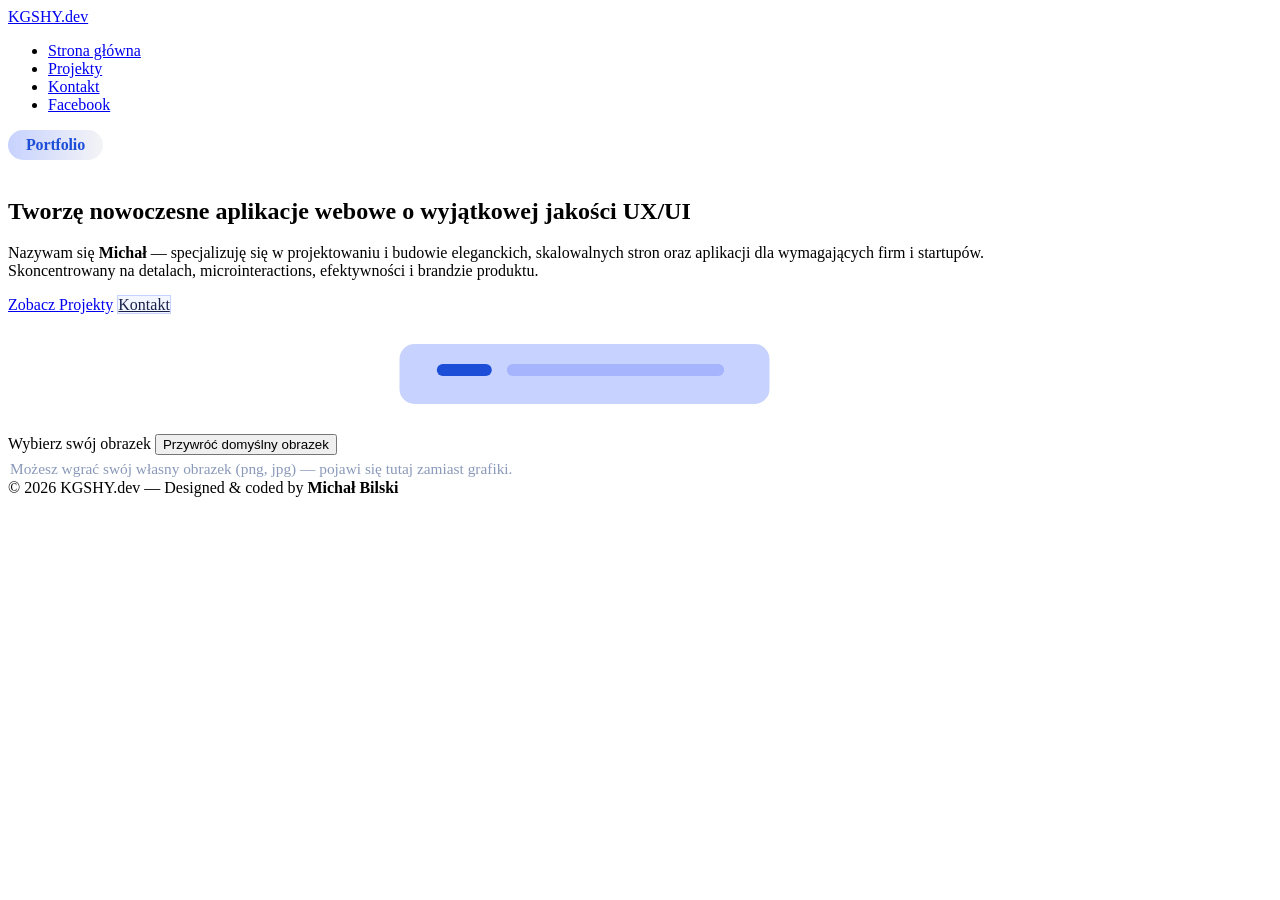
==== commit d668b2af: "Add files via upload" ====
--- a/index.html
+++ b/index.html
@@ -2,607 +2,148 @@
 <html lang="pl">
   <head>
     <meta charset="UTF-8" />
-    <title>Portfolio Programisty</title>
+    <title>KGSHY.dev — Strona główna</title>
     <meta name="viewport" content="width=device-width, initial-scale=1.0" />
-    <!-- Inter font from Google Fonts -->
     <link rel="preconnect" href="https://fonts.googleapis.com" />
     <link rel="preconnect" href="https://fonts.gstatic.com" crossorigin />
     <link
       href="https://fonts.googleapis.com/css2?family=Inter:wght@400;500;600;700&display=swap"
       rel="stylesheet"
     />
-    <!-- Tailwind-like base styles with enhanced contrast for better readability -->
-    <style>
-      :root {
-        --color-bg: #f4f4f6;
-        --color-white: #ffffff;
-        --color-primary: #181818;         /* More black, stronger contrast */
-        --color-secondary: #1d4ed8;       /* Stronger blue, better contrast */
-        --color-gray: #d1d5db;
-        --color-muted: #374151;           /* Darker muted text */
-        --radius: 20px;
-        --transition: 0.22s cubic-bezier(.4,0,.2,1);
-        --shadow: 0 6px 32px 0 rgba(40,50,60,0.15);
-      }
-      * {
-        box-sizing: border-box;
-        margin: 0;
-        padding: 0;
-      }
-      html, body {
-        font-family: 'Inter', system-ui, sans-serif;
-        background: var(--color-bg);
-        color: var(--color-primary);
-        min-height: 100%;
-        width: 100%;
-      }
-      body {
-        line-height: 1.5;
-        letter-spacing: -.01em;
-      }
-      header {
-        background: var(--color-white);
-        box-shadow: 0 1px 0 var(--color-gray);
-        position: sticky;
-        top: 0;
-        z-index: 100;
-      }
-      .navbar {
-        display: flex;
-        align-items: center;
-        justify-content: space-between;
-        max-width: 1200px;
-        margin: 0 auto;
-        padding: 1.25rem 2rem;
-      }
-      .navbar-logo {
-        font-size: 1.5rem;
-        font-weight: 700;
-        letter-spacing: -0.04em;
-        color: var(--color-primary);
-        display: flex;
-        align-items: center;
-        text-decoration: none;
-      }
-      nav ul {
-        display: flex;
-        gap: 2rem;
-        align-items: center;
-      }
-      nav ul li {
-        list-style: none;
-      }
-      nav ul li a {
-        color: var(--color-muted);
-        text-decoration: none;
-        font-weight: 500;
-        transition: color var(--transition);
-        font-size: 1rem;
-        padding: 5px 0;
-        position: relative;
-      }
-      nav ul li a.active,
-      nav ul li a:hover {
-        color: var(--color-secondary);
-      }
-      .cta-btn {
-        background: var(--color-secondary);
-        color: var(--color-white);
-        padding: 0.65em 1.8em;
-        border-radius: 999px;
-        margin-left: 1rem;
-        font-weight: 600;
-        font-size: 1rem;
-        box-shadow: 0 2px 10px 0 rgba(29,78,216,0.11);
-        border: none;
-        cursor: pointer;
-        transition: box-shadow var(--transition), transform var(--transition), background var(--transition);
-      }
-      .cta-btn:hover {
-        background: #2563eb;
-        box-shadow: 0 4px 24px 0 rgba(29,78,216,0.18);
-        transform: translateY(-2px) scale(1.04);
-      }
-      main {
-        max-width: 1200px;
-        margin: 0 auto;
-        padding: 2.5rem 1.3rem;
-        display: flex;
-        flex-direction: column;
-        gap: 5rem;
-      }
-      .hero {
-        display: flex;
-        flex-direction: column;
-        gap: 2.5rem;
-        align-items: flex-start;
-        margin-top: 2rem;
-      }
-      .hero-headline {
-        font-size: 2.8rem;
-        font-weight: 700;
-        letter-spacing: -0.055em;
-        color: var(--color-primary);
-        max-width: 700px;
-        line-height: 1.08;
-      }
-      .hero-desc {
-        font-size: 1.25rem;
-        color: #283048; /* dark blue-gray for good contrast */
-        max-width: 540px;
-        font-weight: 400;
-        line-height: 1.5;
-        margin: 2rem 0;
-      }
-      .hero-cta {
-        display: flex;
-        gap: 1.2rem;
-        flex-wrap: wrap;
-      }
-      .hero-img {
-        max-width: 520px;
-        width: 100%;
-        aspect-ratio: 16/9;
-        border-radius: var(--radius);
-        background: linear-gradient(90deg, #c7d2fe 0%, #f3f4f6 100%);
-        box-shadow: 0 8px 40px 4px rgba(30,64,175,0.12);
-        overflow: hidden;
-        margin-top: 2rem;
-        display: flex;
-        align-items: center;
-        justify-content: center;
-        position: relative;
-      }
-      .custom-file-input {
-        margin-top: 5px;
-        padding: 0.4em 0.9em;
-        border-radius: 999px;
-        border: 1px solid #c7d2fe;
-        background: #f4f6ff;
-        color: #1d4ed8;
-        font-weight: 500;
-        font-size: 0.98rem;
-        cursor: pointer;
-        transition: background var(--transition);
-        outline: none;
-        margin-right: 9px;
-      }
-      .custom-file-input:hover,
-      .custom-file-input:focus {
-        background: #e0e7ff;
-      }
-      .hero-img-controls {
-        margin-top: 0.7rem;
-        display: flex;
-        gap: 0.7rem;
-      }
-      .section-title {
-        font-size: 2rem;
-        font-weight: 600;
-        margin-bottom: 2.2rem;
-        letter-spacing: -0.02em;
-        color: var(--color-primary);
-      }
-      .projects-grid {
-        display: grid;
-        grid-template-columns: repeat(auto-fit, minmax(320px, 1fr));
-        gap: 2.2rem;
-      }
-      .project-card {
-        background: var(--color-white);
-        border-radius: var(--radius);
-        box-shadow: var(--shadow);
-        padding: 2rem 1.5rem 1.5rem 1.5rem;
-        display: flex;
-        flex-direction: column;
-        gap: 1.1rem;
-        transition: transform var(--transition), box-shadow var(--transition);
-        position: relative;
-        border: 1px solid #c7d2fe;
-      }
-      .project-card:hover {
-        transform: translateY(-5px) scale(1.022);
-        box-shadow: 0 12px 42px 0 rgba(29,78,216,0.13);
-        border-color: #6366f1;
-      }
-      .project-icon {
-        font-size: 2.7rem;
-        color: var(--color-secondary);
-        margin-bottom: 0.7rem;
-      }
-      .project-title {
-        font-size: 1.23rem;
-        font-weight: 600;
-        color: var(--color-primary);
-      }
-      .project-desc {
-        color: #374151;
-        font-size: 1.07rem;
-      }
-      .project-link {
-        color: var(--color-secondary);
-        font-weight: 500;
-        text-decoration: underline;
-        font-size: 1rem;
-        margin-top: 0.8rem;
-        align-self: flex-start;
-        transition: color var(--transition);
-        cursor: pointer;
-      }
-      .project-link:hover {
-        color: #2563eb;
-        text-decoration-thickness: 2px;
-      }
-      .section {
-        margin-bottom: 4rem;
-      }
-      /* Opinie section is visually hidden, but tab remains */
-      .testimonials {
-        display: none;
-      }
-      .testimonial-card {
-        display: none;
-      }
-      /* ------ Nowa sekcja kontakt ------ */
-      .contact-section {
-        background: var(--color-white);
-        border-radius: var(--radius);
-        box-shadow: var(--shadow);
-        padding: 2.2rem 2rem 2rem 2rem;
-        margin-top: 2rem;
-        border: 1px solid #c7d2fe;
-        max-width: 680px;
-        width: 100%;
-        margin-left: auto;
-        margin-right: auto;
-      }
-      .contact-list {
-        margin-top: 1rem;
-        list-style: none;
-        padding-left: 0;
-      }
-      .contact-list li {
-        margin-bottom: 1.1rem;
-        font-size: 1.15rem;
-        color: var(--color-primary);
-        display: flex;
-        align-items: center;
-        gap: 13px;
-      }
-      .contact-label {
-        font-weight: 600;
-        color: var(--color-secondary);
-        min-width: 70px;
-        display: inline-block;
-      }
-      .contact-link {
-        color: var(--color-secondary);
-        font-weight: 500;
-        text-decoration: underline;
-        transition: color var(--transition);
-        font-size: 1.06rem;
-      }
-      .contact-link:hover {
-        color: #2563eb;
-      }
-      .faq {
-        background: var(--color-white);
-        border-radius: var(--radius);
-        box-shadow: var(--shadow);
-        padding: 2.2rem 2rem 2rem 2rem;
-        margin-top: 2rem;
-        border: 1px solid #c7d2fe;
-        max-width: 680px;
-        width: 100%;
-      }
-      .faq-item {
-        margin-bottom: 1.7rem;
-      }
-      .faq-q {
-        font-weight: 600;
-        color: var(--color-primary);
-        cursor: pointer;
-        display: flex;
-        align-items: center;
-        justify-content: space-between;
-        font-size: 1.09rem;
-        padding: 0.3em 0;
-        transition: color var(--transition);
-      }
-      .faq-q.active {
-        color: var(--color-secondary);
-      }
-      .faq-a {
-        color: #374151;
-        font-size: 1rem;
-        margin-top: 0.4rem;
-        max-height: 0;
-        overflow: hidden;
-        transition: max-height 0.25s cubic-bezier(.4,0,.2,1);
-      }
-      .faq-a.open {
-        max-height: 250px;
-        margin-bottom: 0.4rem;
-      }
-      footer {
-        background: var(--color-white);
-        border-top: 1px solid #c7d2fe;
-        padding: 2.2rem 0 2rem 0;
-        text-align: center;
-        color: #364254;
-        font-size: 1.02rem;
-        margin-top: 4rem;
-        letter-spacing: -0.01em;
-        box-shadow: 0 -2px 12px 0 rgba(40,50,60,0.10);
-      }
-      @media (max-width: 768px) {
-        .navbar {
-          flex-direction: column;
-          padding: 1rem 1rem;
-          gap: 0.8rem;
-        }
-        .hero-headline {
-          font-size: 2.1rem;
-        }
-        .hero-img {
-          margin-top: 1rem;
-        }
-        .section-title {
-          font-size: 1.32rem;
-        }
-        .projects-grid {
-          gap: 1.2rem;
-        }
-      }
-      @media (max-width: 540px) {
-        main {
-          padding: 1.5rem 0.5rem;
-        }
-        .hero {
-          gap: 1.1rem;
-        }
-      }
-    </style>
+    <link rel="stylesheet" href="style.css" />
   </head>
   <body>
-    <!-- NAVBAR -->
     <header>
       <div class="navbar">
-        <a href="#" class="navbar-logo">KGSHY.dev</a>
+        <a href="index.html" class="navbar-logo">KGSHY.dev</a>
         <nav>
           <ul>
-            <li><a href="#projekty" class="active">Projekty</a></li>
-            <li><a href="#opinie">Opinie</a></li>
-            <li><a href="#kontakt">Kontakt</a></li>
-            <li><a href="#faq">FAQ</a></li>
+            <li><a href="index.html" class="active">Strona główna</a></li>
+            <li><a href="projekty.html">Projekty</a></li>
+            <li><a href="kontakt.html">Kontakt</a></li>
             <li>
-              <button class="cta-btn" onclick="window.open('mailto:kontakt@kgshy.dev')">Kontakt</button>
+              <a
+                href="https://www.facebook.com/profile.php?id=61570677020871"
+                target="_blank"
+                rel="noopener noreferrer"
+                class="cta-btn cta-btn--facebook"
+                >Facebook</a
+              >
             </li>
           </ul>
         </nav>
       </div>
     </header>
-    <main>
-      <!-- HERO SECTION -->
-      <section class="hero" id="hero">
+
+    <main class="page-single">
+      <section class="hero">
         <span
           style="background:linear-gradient(90deg,#c7d2fe 0%,#f4f4f6 100%); border-radius:999px; font-weight:600; color:#1d4ed8; padding:6px 18px; font-size:1rem; margin-bottom:1.1rem; display:inline-block; letter-spacing:-0.01em;"
-        >Portfolio</span>
+          >Portfolio</span
+        >
         <h1 class="hero-headline">
-          Tworzę <span style="color:var(--color-secondary);">nowoczesne aplikacje webowe</span> o wyjątkowej jakości UX/UI
+          Tworzę
+          <span style="color:var(--color-secondary);">nowoczesne aplikacje webowe</span>
+          o wyjątkowej jakości UX/UI
         </h1>
         <p class="hero-desc">
-          Nazywam się <b>Michał</b> — specjalizuję się w projektowaniu i budowie eleganckich, skalowalnych stron oraz aplikacji dla wymagających firm i startupów.<br/>
+          Nazywam się <b>Michał</b> — specjalizuję się w projektowaniu i budowie eleganckich,
+          skalowalnych stron oraz aplikacji dla wymagających firm i startupów.<br />
           Skoncentrowany na detalach, microinteractions, efektywności i brandzie produktu.
         </p>
         <div class="hero-cta">
-          <button class="cta-btn" onclick="window.location='#projekty'">Zobacz Projekty</button>
-          <button
+          <a href="projekty.html" class="cta-btn">Zobacz Projekty</a>
+          <a
+            href="kontakt.html"
             class="cta-btn"
-            style="background:#f4f6ff;color:#182048;font-weight:500;border:1.5px solid #c7d2fe;"
-            onclick="window.open('mailto:kontakt@kgshy.dev')"
-            onmouseover="this.style.background='#e0e7ff';"
-            onmouseout="this.style.background='#f4f6ff';"
-          >Napisz do mnie</button>
+            style="background:#f4f6ff;color:#182048;font-weight:500;border:1.5px solid #c7d2fe;box-shadow:none;"
+            >Kontakt</a
+          >
         </div>
         <div class="hero-img" id="heroImgBox">
-          <!-- Tutaj obrazek. Początkowo SVG, użytkownik może zmienić poniżej -->
-          <img id="customHeroImg" src="" alt="Twoje wybrane zdjęcie" style="max-width:100%;max-height:100%;display:none;object-fit:cover;" />
-          <svg id="defaultHeroSvg" width="90%" height="120" viewBox="0 0 400 120" fill="none" xmlns="http://www.w3.org/2000/svg" style="display:block;">
+          <img
+            id="customHeroImg"
+            src=""
+            alt="Twoje wybrane zdjęcie"
+            style="max-width:100%;max-height:100%;display:none;object-fit:cover;"
+          />
+          <svg
+            id="defaultHeroSvg"
+            width="90%"
+            height="120"
+            viewBox="0 0 400 120"
+            fill="none"
+            xmlns="http://www.w3.org/2000/svg"
+            style="display:block;"
+          >
             <rect x="15" y="30" width="370" height="60" rx="15" fill="#c7d2fe">
-              <animate attributeName="x" values="15;25;15" dur="2.6s" repeatCount="indefinite"/>
+              <animate attributeName="x" values="15;25;15" dur="2.6s" repeatCount="indefinite" />
             </rect>
-            <rect x="60" y="50" width="55" height="12" rx="6" fill="#1d4ed8"/>
+            <rect x="60" y="50" width="55" height="12" rx="6" fill="#1d4ed8" />
             <rect x="130" y="50" width="200" height="12" rx="6" fill="#a5b4fc">
-              <animate attributeName="width" values="200;220;200" dur="2.3s" repeatCount="indefinite"/>
+              <animate
+                attributeName="width"
+                values="200;220;200"
+                dur="2.3s"
+                repeatCount="indefinite"
+              />
             </rect>
           </svg>
         </div>
         <div class="hero-img-controls">
-          <label for="heroImgInput" class="custom-file-input" tabindex="0" style="user-select:none;">Wybierz swój obrazek</label>
+          <label for="heroImgInput" class="custom-file-input" tabindex="0" style="user-select:none;"
+            >Wybierz swój obrazek</label
+          >
           <input type="file" id="heroImgInput" accept="image/*" style="display:none;" />
-          <button type="button" class="custom-file-input" id="resetHeroImgBtn">Przywróć domyślny obrazek</button>
+          <button type="button" class="custom-file-input" id="resetHeroImgBtn">
+            Przywróć domyślny obrazek
+          </button>
         </div>
         <div style="color:#8a99b9;font-size:0.96rem;margin-top:0.2rem;line-height:1.3;padding-left:2px;">
           Możesz wgrać swój własny obrazek (png, jpg) — pojawi się tutaj zamiast grafiki.
         </div>
       </section>
-
-      <!-- PROJECTS SECTION -->
-      <section class="section" id="projekty">
-        <h2 class="section-title">Wybrane projekty</h2>
-        <div class="projects-grid">
-          <!-- PROJECT CARD SAMPLE WITH SCREENSHOTS -->
-          <div class="project-card">
-            <div class="project-icon">
-              <img 
-                src="restauracja.png" 
-                alt="Screenshot: Landing page restauracji" 
-                style="width:310px;height:150px;object-fit:cover;border-radius:7px;box-shadow:0 2px 7px #c7d2fe80;margin-bottom:0.2em;"
-                loading="lazy"
-              />
-            </div>
-            <div class="project-title">Projekt landing page restauracji</div>
-            <div class="project-desc">
-              Landing page pokazujący restaurację z jak najlepszej strony.
-            </div>
-            <a href="restauracja.html" class="project-link">Zobacz więcej →</a>
-          </div>
-          <div class="project-card">
-            <div class="project-icon">
-              <img
-                src="organizator.png"
-                alt="Screenshot: Aplikacja do zarządzania"
-                style="width:310px;height:150px;object-fit:cover;border-radius:7px;box-shadow:0 2px 7px #c7d2fe80;margin-bottom:0.2em;"
-                loading="lazy"
-              />
-            </div>
-            <div class="project-title">Projekt aplikacji web do zarządzania</div>
-            <div class="project-desc">
-              Minimalistyczna aplikacja do zarządzania, która ułatwi pracę.
-            </div>
-            <a href="Webaplikacja.html" class="project-link">Zobacz więcej →</a>
-          </div>
-          <div class="project-card">
-            <div class="project-icon">
-              <img
-                src="przepisy.png"
-                alt="Screenshot: Strona z przepisami"
-                style="width:310px;height:150px;object-fit:cover;border-radius:7px;box-shadow:0 2px 7px #c7d2fe80;margin-bottom:0.2em;"
-                loading="lazy"
-              />
-            </div>
-            <div class="project-title">Testowa strona z przepisami</div>
-            <div class="project-desc">
-              Strona na której możesz zapisywać i odnajdywać swoje przepisy.
-            </div>
-            <a href="projekt.html" class="project-link">Zobacz więcej →</a>
-          </div>
-        </div>
-      </section>
-
-      <!-- TESTIMONIALS SECTION (opinie) -->
-      <section class="section" id="opinie">
-        <h2 class="section-title">Opinie klientów</h2>
-        <div class="testimonials">
-          <!-- Opinie są obecnie ukryte. Możesz dodać swoje referencje tutaj. -->
-        </div>
-      </section>
-
-      <!-- CONTACT SECTION -->
-      <section class="section" id="kontakt">
-        <h2 class="section-title">Kontakt</h2>
-        <div class="contact-section">
-          <ul class="contact-list">
-            <li>
-              <span class="contact-label">Email:</span>
-              <a href="mailto:kgshy200@gmail.com" class="contact-link">kgshy200@gmail.com</a>
-            </li>
-                        <li>
-              <span class="contact-label">Facebook:</span>
-              <a href="https://www.facebook.com/profile.php?id=61570677020871" target="_blank" rel="noopener" class="contact-link">Facebook.com/in/kgshy</a>
-            </li>
-                      </ul>
-        </div>
-      </section>
-
-      <!-- FAQ SECTION -->
-      <section class="section" id="faq">
-        <h2 class="section-title">FAQ</h2>
-        <div class="faq">
-          <div class="faq-item">
-            <div class="faq-q" onclick="toggleFaq(0)">Jak wygląda proces współpracy? <svg width="18" height="18" fill="none"><path d="M5 7l4 4 4-4" stroke="#1d4ed8" stroke-width="2" stroke-linecap="round"/></svg></div>
-            <div class="faq-a">Najpierw poznaję Twój projekt i cele, następnie przygotowuję ofertę oraz design. Praca odbywa się iteracyjnie — Ty decydujesz na każdym etapie.</div>
-          </div>
-          <div class="faq-item">
-            <div class="faq-q" onclick="toggleFaq(1)">Czy wykonujesz integracje z zewnętrznymi usługami?<svg width="18" height="18" fill="none"><path d="M5 7l4 4 4-4" stroke="#1d4ed8" stroke-width="2" stroke-linecap="round"/></svg></div>
-            <div class="faq-a">Tak, mam doświadczenie z API (Stripe, Auth0, CRM, ERP) oraz integracjami backend/frontend.</div>
-          </div>
-          <div class="faq-item">
-            <div class="faq-q" onclick="toggleFaq(2)">W jakich technologiach pracujesz?<svg width="18" height="18" fill="none"><path d="M5 7l4 4 4-4" stroke="#1d4ed8" stroke-width="2" stroke-linecap="round"/></svg></div>
-            <div class="faq-a">Specjalizuję się w React, Next.js, Tailwind, Node.js, TypeScript oraz dbam o design w Figma.</div>
-          </div>
-          <div class="faq-item">
-            <div class="faq-q" onclick="toggleFaq(3)">Ile to kosztuje? <svg width="18" height="18" fill="none"><path d="M5 7l4 4 4-4" stroke="#1d4ed8" stroke-width="2" stroke-linecap="round"/></svg></div>
-            <div class="faq-a">Cena zależy od zakresu projektu, poziomu złożoności oraz wymagań. Każdą wycenę przygotowuję indywidualnie po zapoznaniu się z Twoimi potrzebami. Skontaktuj się, aby uzyskać darmową wycenę!</div>
-          </div>
-        </div>
-      </section>
     </main>
 
-    <!-- FOOTER -->
     <footer>
-      © 2026 KGSHY.dev &mdash; Designed & coded by <b style="color:var(--color-secondary);font-weight:700;">Michał Bilski</b>
+      © 2026 KGSHY.dev &mdash; Designed & coded by
+      <b style="color:var(--color-secondary);font-weight:700;">Michał Bilski</b>
     </footer>
-    <!-- Faq Toggle and micro-interactions & Hero custom image change -->
+
     <script>
-      function toggleFaq(idx) {
-        const qs = document.querySelectorAll(".faq-q");
-        const as = document.querySelectorAll(".faq-a");
-        qs.forEach((q, i) => {
-          q.classList.toggle('active', i === idx && !as[i].classList.contains('open'));
-        });
-        as.forEach((a, i) => {
-          if (i === idx) {
-            a.classList.toggle("open");
-            if(a.classList.contains("open"))
-              a.style.maxHeight = "170px";
-            else
-              a.style.maxHeight = null;
-          } else {
-            a.classList.remove("open");
-            qs[i].classList.remove('active');
-            a.style.maxHeight = null;
-          }
-        });
-      }
-      // Keyboard nav for FAQ
-      document.querySelectorAll('.faq-q').forEach((el, i) => {
-        el.setAttribute("tabindex", "0");
-        el.onkeydown = (e) => {
-          if (e.key === "Enter" || e.key === " ") toggleFaq(i);
-        };
-      });
-
-      // --- DODANE: Obsługa zamiany hero image na wybrany przez użytkownika ---
       const heroImgInput = document.getElementById('heroImgInput');
       const customHeroImg = document.getElementById('customHeroImg');
       const defaultHeroSvg = document.getElementById('defaultHeroSvg');
-      const resetHeroImgBtn = document.getElementById('resetHeroImgBtn');
-      const heroImgBox = document.getElementById('heroImgBox');
 
-      // Accessibility trigger for label (enter/space on label)
-      document.querySelector('label[for="heroImgInput"]').addEventListener('keydown', function(evt) {
+      document.querySelector('label[for="heroImgInput"]').addEventListener('keydown', function (evt) {
         if (evt.key === 'Enter' || evt.key === ' ') {
           evt.preventDefault();
           heroImgInput.click();
         }
       });
 
-      heroImgInput.addEventListener('change', function(e) {
+      heroImgInput.addEventListener('change', function () {
         const file = this.files[0];
-        if(file && file.type.startsWith('image/')) {
+        if (file && file.type.startsWith('image/')) {
           const reader = new FileReader();
-          reader.onload = function(ev) {
+          reader.onload = function (ev) {
             customHeroImg.src = ev.target.result;
             customHeroImg.style.display = 'block';
             defaultHeroSvg.style.display = 'none';
           };
-          reader.onerror = function() {
+          reader.onerror = function () {
             alert('Nie udało się załadować obrazka.');
           };
           reader.readAsDataURL(file);
         }
       });
-      resetHeroImgBtn.addEventListener('click', function() {
+
+      document.getElementById('resetHeroImgBtn').addEventListener('click', function () {
         customHeroImg.src = '';
         customHeroImg.style.display = 'none';
         defaultHeroSvg.style.display = 'block';
-        if(heroImgInput) heroImgInput.value = null;
+        heroImgInput.value = null;
       });
-
-      // shortcut below buttons: allow focus or enter on Choose (label) and Reset
-      // Not explicitly required, browser already focuses.
     </script>
   </body>
-</html>+</html>
